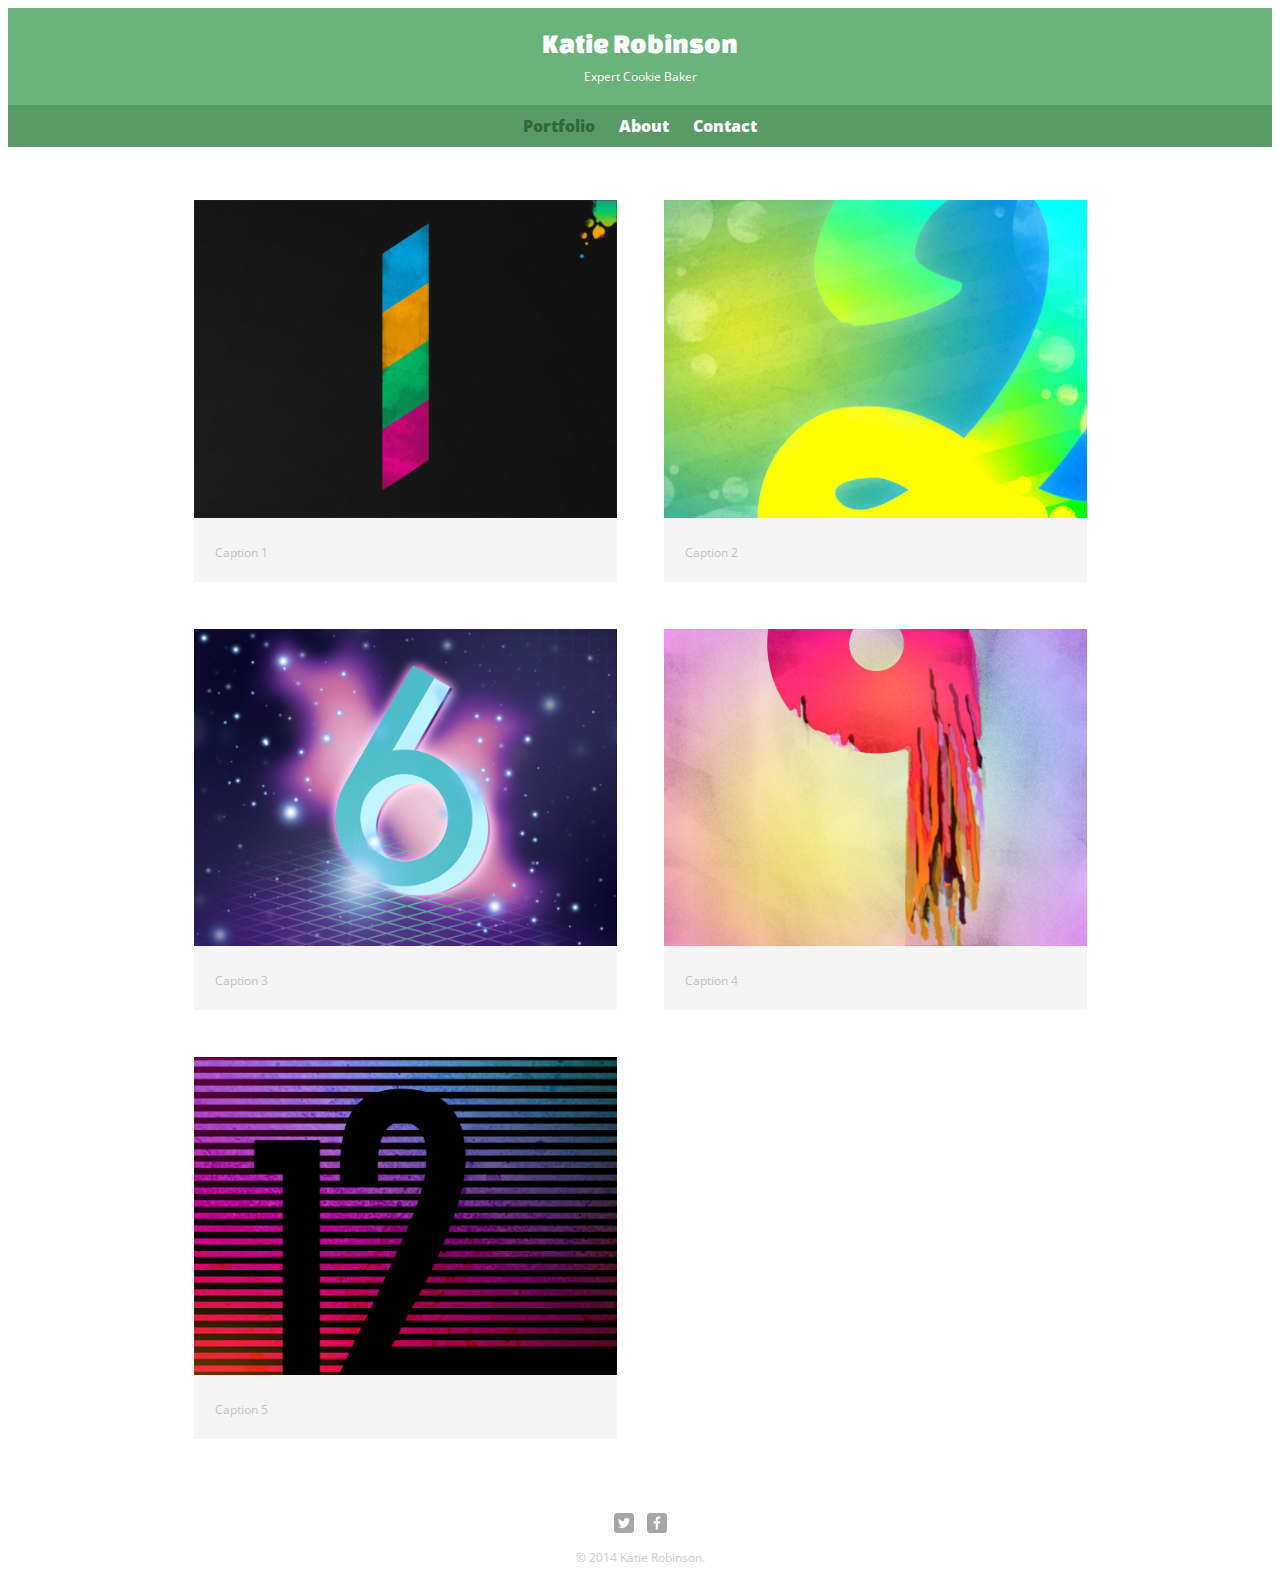
==== Index.html @ c3e8ce19 "Initial upload of my team treehouse project" ====
<!DOCTYPE html>
<html>

    <head>
        <meta charset="utf-8">
        <title>Katie Robinson | Expert Cookie Baker</title>
    	<link rel="stylesheet" href="css/normalize.css">
    	<link href='http://fonts.googleapis.com/css?family=Changa+One|Open+Sans:400italic,700italic,400,700,800' rel='stylesheet' type='text/css'>
    	<link rel="stylesheet" href="css/styles.css"/>
    	<link href="functionality.js"/>	
    </head>
    
    <body>
        <header>
            <a href="index.html" id="logo">
                <h1 class="katie">Katie Robinson</h1>
                <h2>Expert Cookie Baker</h2>
            </a>
            <nav>
                <ul>
                  <li>
                  <a href="index.html" class="selected">Portfolio</a>
                  </li>
                  <li>
                  <a href="about.html">About</a>
                  </li>
                  <li>
                  <a href="contact.html">Contact</a>
                  </li>
                </ul>
            </nav>     
        </header>
        <div id="wrapper">
            <section>
                <ul id="gallery">
                <li>
                    <a href="img/numbers-01.jpg">
                        <img src="img/numbers-01.jpg" a="">
                            <p> Caption 1 </p> 
                    </a>
                </li>
                <li>
                    <a href="img/numbers-02.jpg">
                        <img src="img/numbers-02.jpg" a="">
                            <p> Caption 2 </p> 
                    </a>
                </li>
                <li>
                    <a href="img/numbers-06.jpg">
                        <img src="img/numbers-06.jpg" a="">
                            <p> Caption 3 </p> 
                    </a>
                </li>
                <li>
                    <a href="img/numbers-09.jpg">
                        <img src="img/numbers-09.jpg" a="">
                            <p> Caption 4 </p> 
                    </a>
                </li>
               <li>
                    <a href="img/numbers-12.jpg">
                        <img src="img/numbers-12.jpg" a="">
                            <p> Caption 5 </p> 
                    </a>
               </li>
                
            </section>
            <footer>
                <a href="http://twitter.com/krobz">
                    <img src="img/twitter-wrap.png" alt="Twitter Logo" class="social-icon">
                </a>
                <a href="http://facebook.com/katierobs">
                    <img src="img/facebook-wrap.png" alt="Facebook Logo" class="social-icon">
                </a>
                <p>&copy; 2014 Katie Robinson.</p>
            </footer>
        <div>
    </body>   
</html>
---- css/styles.css ----
/******************
GENERAL
*******************/

body {
	font-family: 'Open Sans', "sans-serif";
}

#wrapper {
	max-width: 940px;
	margin: 0 auto;
	padding: 0 5%;
}

a {
  color: #6ab47b;
}

img {
 max-width: 100%;
}


/***************************
HEADING
****************************/

header {
  float: left;
  margin: 0 0 30px 0;
  padding: 5px 0 0 0;
  width: 100%;
}

#logo {
  text-align:center;
  margin: 0;
}

h1 {
  font-family: 'Changa One', sans-serif;
  margin: 15px, 0;
  font-size: 1.75em;
  font-weight: normal;
  line-height:0.8em;
}

h2 {
  font-size: 0.75em;
  margin: -5px 0 0;
  font-weight: normal;
}



/***************************
NAVIGATION
****************************/

nav {
  text-align:center;
  padding: 10px 0;
  margin: 20px 0 0;
}

nav ul {
  list-style: none;
  margin: 0 10px;
  padding: 0;
}

nav li {
  display: inline-block;
}

nav a {
  font-weight: 800;
  padding: 15px 10px;
}

/***************************
FOOTER
****************************/

footer {
  font-size: 0.75em;
  text-align: center;
  clear:both;
  padding-top: 50px;
  color: #ccc;
}

.social-icon {
  width: 20px;
  height: 20px;
  margin: 0 5px;
}


/***************************
PAGE PORTFOLIO
****************************/

#gallery {
  margin: 0;
  padding: 0;
  list-style:none;
}

#gallery li {
  float: left;
  width: 45%;
  margin: 2.5%;
  background-color: #f5f5f5;
  color: #bdc3c7;
}

#gallery li a p {
  margin: 0;
  padding: 5%;
  font-size: 0.75em;
  color: #bdc3c7
}
  

  
/***************************
COLORS
****************************/

/* site body */
body {
  background-color:#fff;
  color: #999;
}

/* green header */
header {
  background:#6ab47b;
  border: #599a68;
}

/* nav background on mobile devices */
nav {
  background:#599a68;
}

/* logo text */
h1, h2 {
  color: #fff;
}

/* links */
a {
  text-decoration:none;
}

/* nav link */
nav a, nav a:visited {
  color: #fff;  
}

/* selected nav link */
nav a.selected, nav a:hover {
  color: #32673f;
}
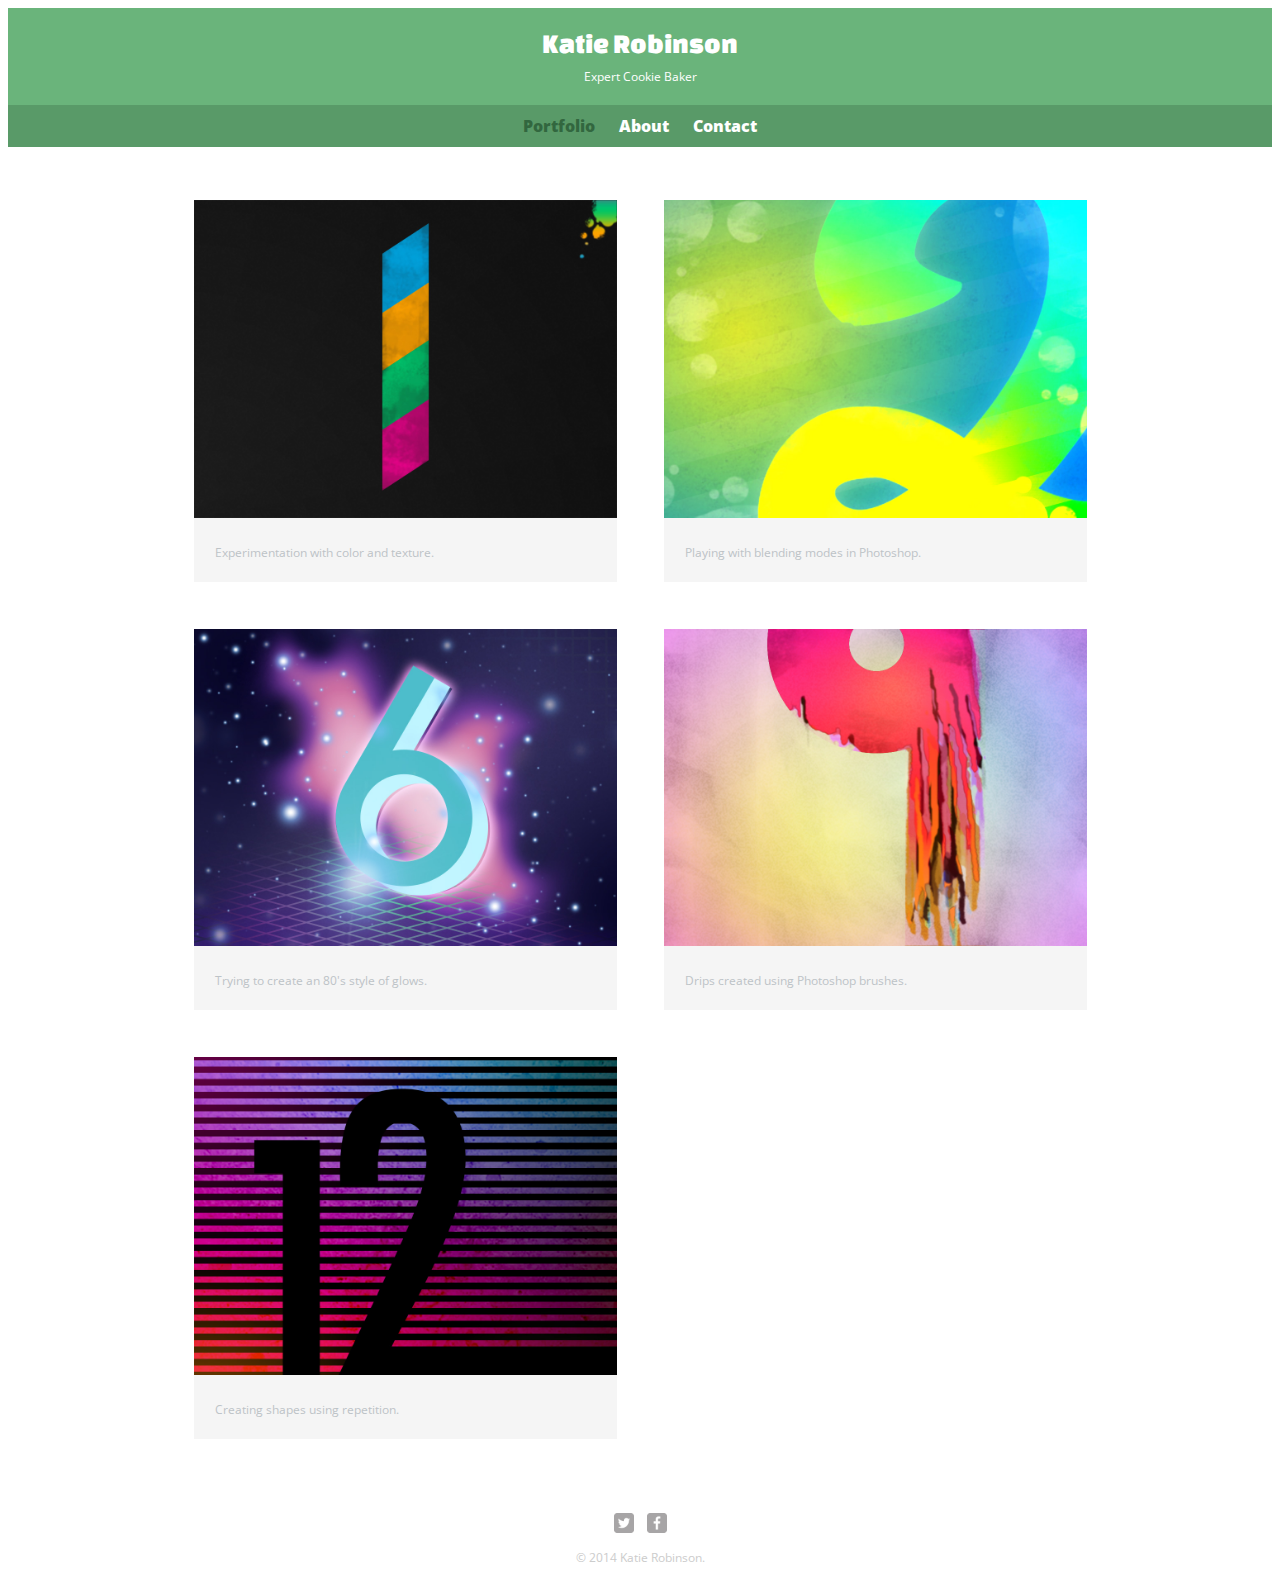
==== commit 4f63a2a6: "Adding About and Contact pages." ====
--- a/Index.html
+++ b/Index.html
@@ -11,69 +11,65 @@
     </head>
     
     <body>
-        <header>
-            <a href="index.html" id="logo">
-                <h1 class="katie">Katie Robinson</h1>
-                <h2>Expert Cookie Baker</h2>
+    <header>
+      <a href="index.html" id="logo">
+        <h1>Katie Robinson</h1>
+        <h2>Expert Cookie Baker</h2>
+      </a>
+      <nav>
+        <ul>
+          <li>
+            <a href="index.html" class="selected">Portfolio</a>
+          </li>
+          <li>
+            <a href="about.html">About</a>
+          </li>
+          <li>
+            <a href="contact.html">Contact</a>
+          </li>
+        </ul>
+      </nav>
+    </header>
+    <div id="wrapper">
+      <section>
+        <ul id="gallery">
+          <li>
+            <a href="img/numbers-01.jpg">
+              <img src="img/numbers-01.jpg" alt="">
+              <p>Experimentation with color and texture.</p>
             </a>
-            <nav>
-                <ul>
-                  <li>
-                  <a href="index.html" class="selected">Portfolio</a>
-                  </li>
-                  <li>
-                  <a href="about.html">About</a>
-                  </li>
-                  <li>
-                  <a href="contact.html">Contact</a>
-                  </li>
-                </ul>
-            </nav>     
-        </header>
-        <div id="wrapper">
-            <section>
-                <ul id="gallery">
-                <li>
-                    <a href="img/numbers-01.jpg">
-                        <img src="img/numbers-01.jpg" a="">
-                            <p> Caption 1 </p> 
-                    </a>
-                </li>
-                <li>
-                    <a href="img/numbers-02.jpg">
-                        <img src="img/numbers-02.jpg" a="">
-                            <p> Caption 2 </p> 
-                    </a>
-                </li>
-                <li>
-                    <a href="img/numbers-06.jpg">
-                        <img src="img/numbers-06.jpg" a="">
-                            <p> Caption 3 </p> 
-                    </a>
-                </li>
-                <li>
-                    <a href="img/numbers-09.jpg">
-                        <img src="img/numbers-09.jpg" a="">
-                            <p> Caption 4 </p> 
-                    </a>
-                </li>
-               <li>
-                    <a href="img/numbers-12.jpg">
-                        <img src="img/numbers-12.jpg" a="">
-                            <p> Caption 5 </p> 
-                    </a>
-               </li>
-                
-            </section>
-            <footer>
-                <a href="http://twitter.com/krobz">
-                    <img src="img/twitter-wrap.png" alt="Twitter Logo" class="social-icon">
-                </a>
-                <a href="http://facebook.com/katierobs">
-                    <img src="img/facebook-wrap.png" alt="Facebook Logo" class="social-icon">
-                </a>
-                <p>&copy; 2014 Katie Robinson.</p>
-            </footer>
-        <div>
-    </body>   
+          </li>
+          <li>
+            <a href="img/numbers-02.jpg">
+              <img src="img/numbers-02.jpg" alt="">
+              <p>Playing with blending modes in Photoshop.</p>
+            </a>
+          </li>
+          <li>
+            <a href="img/numbers-06.jpg">
+              <img src="img/numbers-06.jpg" alt="">
+              <p>Trying to create an 80's style of glows.</p>
+            </a>
+          </li>
+          <li>
+            <a href="img/numbers-09.jpg">
+              <img src="img/numbers-09.jpg" alt="">
+              <p>Drips created using Photoshop brushes.</p>
+            </a>
+          </li>
+          <li>
+            <a href="img/numbers-12.jpg">
+              <img src="img/numbers-12.jpg" alt="">
+              <p>Creating shapes using repetition.</p>
+            </a>
+          </li>
+        </ul>
+      </section>
+      <footer>
+        <a href="http://twitter.com/krobz"><img src="img/twitter-wrap.png" alt="Twitter Logo" class="social-icon"></a>
+        <a href="http://facebook.com/katierobs"><img src="img/facebook-wrap.png" alt="Facebook Logo" class="social-icon"></a>
+        <p>&copy; 2014 Katie Robinson.</p>
+      </footer>
+    </div>
+  </body>
 </html>
--- a/css/styles.css
+++ b/css/styles.css
@@ -1,25 +1,28 @@
-/******************
+/***************************
 GENERAL
-*******************/
+****************************/
 
 body {
-	font-family: 'Open Sans', "sans-serif";
+  font-family: 'Open Sans', sans-serif;
 }
 
 #wrapper {
-	max-width: 940px;
-	margin: 0 auto;
-	padding: 0 5%;
+  max-width: 940px;
+  margin: 0 auto;
+  padding: 0 5%;
+}
+
+img {
+  max-width: 100%;
 }
 
 a {
   color: #6ab47b;
 }
 
-img {
- max-width: 100%;
-}
-
+h3 {
+  margin: 0 0 1em 0;
+}
 
 /***************************
 HEADING
@@ -85,7 +88,7 @@
 footer {
   font-size: 0.75em;
   text-align: center;
-  clear:both;
+  clear: both;
   padding-top: 50px;
   color: #ccc;
 }
@@ -95,6 +98,7 @@
   height: 20px;
   margin: 0 5px;
 }
+  
 
 
 /***************************
@@ -104,7 +108,7 @@
 #gallery {
   margin: 0;
   padding: 0;
-  list-style:none;
+  list-style: none;
 }
 
 #gallery li {
@@ -112,18 +116,62 @@
   width: 45%;
   margin: 2.5%;
   background-color: #f5f5f5;
-  color: #bdc3c7;
+  color: bdc3c7;
 }
 
 #gallery li a p {
   margin: 0;
   padding: 5%;
   font-size: 0.75em;
-  color: #bdc3c7
-}
-  
-
-  
+  color: #bdc3c7;
+}
+
+
+
+/***************************
+PAGE: ABOUT
+****************************/
+
+.profile-photo {
+  display: block;
+  max-width: 150px;
+  margin: 0 auto 30px;
+  border-radius: 100%;
+}
+
+
+
+/***************************
+PAGE: CONTACT
+****************************/
+
+.contact-info {
+  list-style:none;
+  padding: 0;
+  margin: 0;
+  font-size: 0.9em;
+}
+
+.contact-info a {
+  display: block;
+  min-height: 20px;
+  background-repeat: no-repeat;
+  background-size:20px 20px;
+  padding: 0 0 0 30px;
+  margin: 0 0 10px;
+}
+
+.contact-info li.phone a {
+  background-image: url('../img/phone.png');
+}
+
+.contact-info li.mail a {
+  background-image: url('../img/mail.png');
+}
+
+.contact-info li.twitter a {
+  background-image: url('../img/twitter.png');
+}
 /***************************
 COLORS
 ****************************/
@@ -163,4 +211,16 @@
 /* selected nav link */
 nav a.selected, nav a:hover {
   color: #32673f;
-}+}
+
+
+  
+  
+  
+  
+  
+  
+  
+  
+  
+  
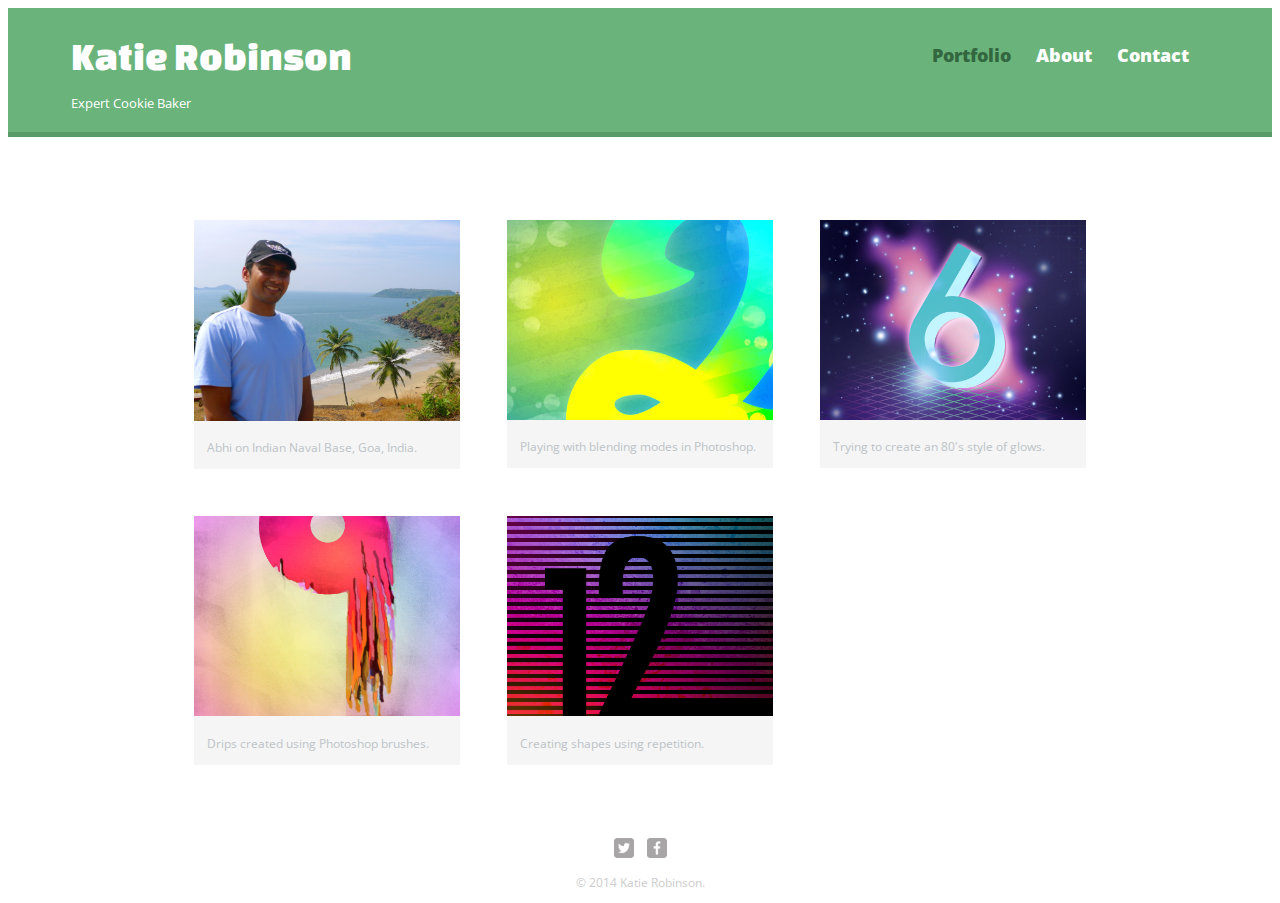
==== commit 3e0a9366: "Adding media queries for respnsiveness with different screen sizes." ====
--- a/Index.html
+++ b/Index.html
@@ -7,6 +7,8 @@
     	<link rel="stylesheet" href="css/normalize.css">
     	<link href='http://fonts.googleapis.com/css?family=Changa+One|Open+Sans:400italic,700italic,400,700,800' rel='stylesheet' type='text/css'>
     	<link rel="stylesheet" href="css/styles.css"/>
+      <link rel="stylesheet" href="css/responsive.css">
+      <meta name="viewport" content="width=device-width,initial-scale=1.0">
     	<link href="functionality.js"/>	
     </head>
     
@@ -34,9 +36,9 @@
       <section>
         <ul id="gallery">
           <li>
-            <a href="img/numbers-01.jpg">
-              <img src="img/numbers-01.jpg" alt="">
-              <p>Experimentation with color and texture.</p>
+            <a href="img/P1010068.jpg">
+              <img src="img/P1010068.jpg" alt="">
+              <p>Abhi on Indian Naval Base, Goa, India.</p>
             </a>
           </li>
           <li>
--- a/css/responsive.css
+++ b/css/responsive.css
@@ -0,0 +1,80 @@
+@media screen and (min-width: 480px) {
+
+  /***************************
+  TWO COLUMN LAYOUT
+  ****************************/
+  
+  #primary {
+    width: 50%;
+    float: left;
+  }
+  
+  #secondary {
+    width: 40%;
+    float: right;
+  }
+    
+  
+  
+  /***************************
+  PAGE: PORTFOLIO 
+  ****************************/
+ 
+  #gallery li {
+    width: 28.3333%
+  }
+ 
+  #gallery li:nth-child(4n) {
+    clear: left;
+  }    
+    
+  /***************************
+  PAGE: ABOUT
+  ****************************/
+    
+  .profile-photo {
+      float: left;
+      margin: 0 5% 80px 0;
+    }
+    
+}
+  
+
+@media screen and (min-width: 660px) {
+ 
+  /***************************
+  HEADER
+  ****************************/ 
+  
+  nav {
+    background:none;
+    float: right;
+    font-size: 1.125em;
+    margin-right: 5%;
+    text-align: right;
+    width: 45%;
+  }
+  
+  #logo {
+    float: left;
+    margin-left: 5%;
+    text-align: left;
+    width: 45%;
+  }
+  
+  h1 {
+    font-size: 2.5em;
+  }
+  
+  h2 {
+    font-size: 0.825em;
+    margin-bottom: 20px;
+  }
+  
+  header {
+    border-bottom: 5px solid #599a68;
+    margin-bottom: 60px;
+  }
+  
+  
+}
